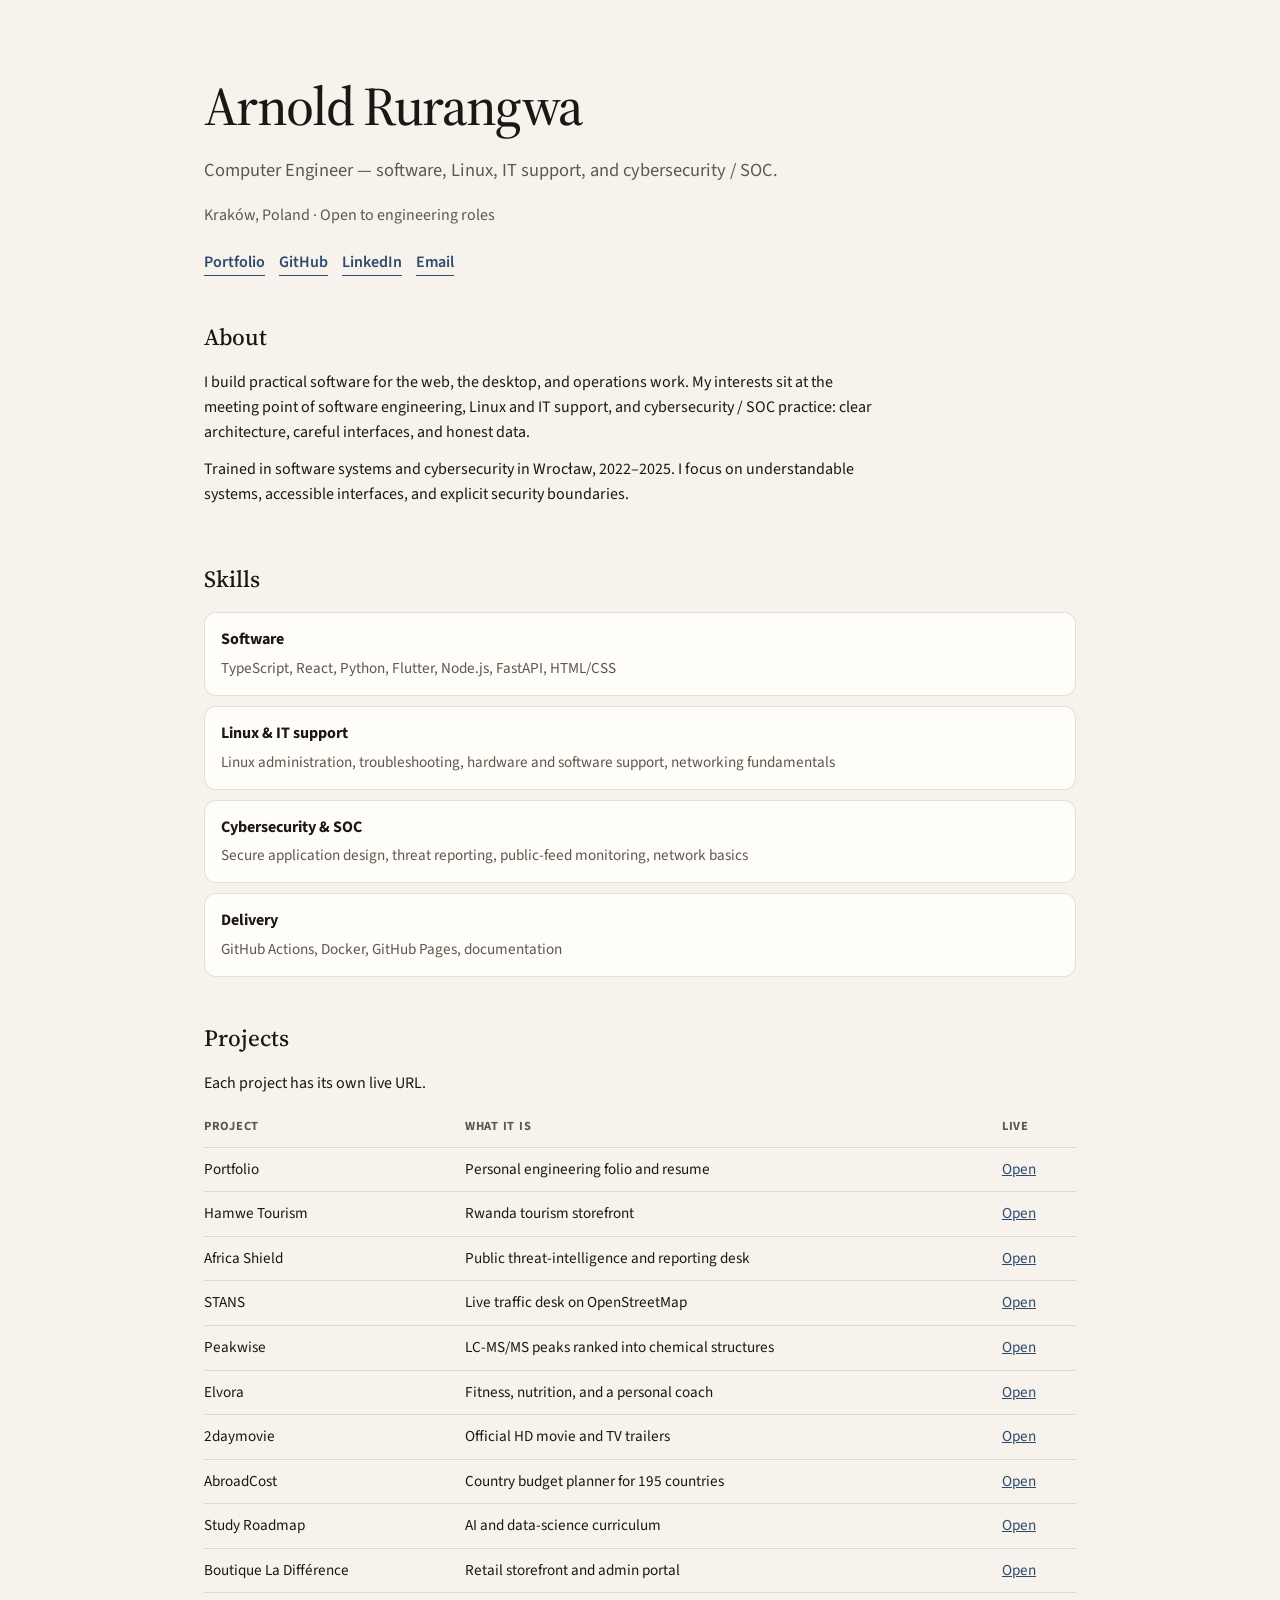
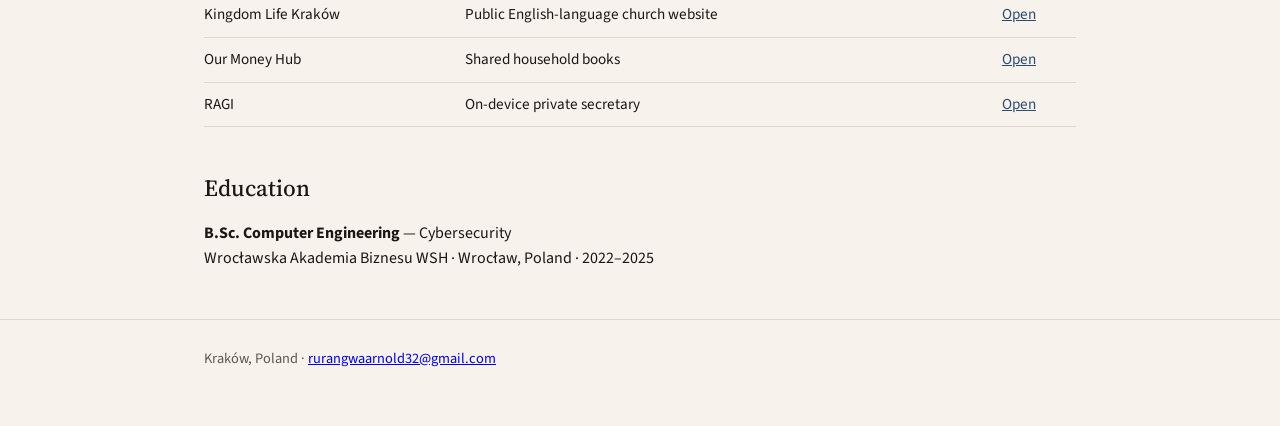
==== index.html @ 2ed24fe1 "Refresh the GitHub profile README and add a public profile page" ====
<!DOCTYPE html>
<html lang="en">
<head>
  <meta charset="UTF-8" />
  <meta name="viewport" content="width=device-width, initial-scale=1" />
  <title>Arnold Rurangwa — Computer Engineer</title>
  <meta name="description" content="Arnold Rurangwa is a computer engineer in Kraków working in software, Linux, IT support, and cybersecurity / SOC." />
  <meta name="author" content="Arnold Rurangwa" />
  <link rel="canonical" href="https://arnold-rg.github.io/Arnold-RG/" />
  <link rel="preconnect" href="https://fonts.googleapis.com" />
  <link rel="preconnect" href="https://fonts.gstatic.com" crossorigin />
  <link href="https://fonts.googleapis.com/css2?family=Source+Sans+3:wght@400;600&family=Source+Serif+4:opsz,wght@8..60,500&display=swap" rel="stylesheet" />
  <link rel="stylesheet" href="styles.css" />
</head>
<body>
  <header>
    <div class="wrap">
      <h1>Arnold Rurangwa</h1>
      <p class="role">Computer Engineer — software, Linux, IT support, and cybersecurity / SOC.</p>
      <p class="meta">Kraków, Poland · Open to engineering roles</p>
      <nav>
        <a href="https://arnold-rg.github.io/arnold-portfolio/">Portfolio</a>
        <a href="https://github.com/Arnold-RG">GitHub</a>
        <a href="https://www.linkedin.com/in/rurangwa-arnold-53b90520b/">LinkedIn</a>
        <a href="mailto:rurangwaarnold32@gmail.com">Email</a>
      </nav>
    </div>
  </header>
  <main class="wrap">
    <section>
      <h2>About</h2>
      <p>I build practical software for the web, the desktop, and operations work. My interests sit at the meeting point of software engineering, Linux and IT support, and cybersecurity / SOC practice: clear architecture, careful interfaces, and honest data.</p>
      <p>Trained in software systems and cybersecurity in Wrocław, 2022–2025. I focus on understandable systems, accessible interfaces, and explicit security boundaries.</p>
    </section>
    <section>
      <h2>Skills</h2>
      <div class="skills">
        <div><strong>Software</strong><span>TypeScript, React, Python, Flutter, Node.js, FastAPI, HTML/CSS</span></div>
        <div><strong>Linux &amp; IT support</strong><span>Linux administration, troubleshooting, hardware and software support, networking fundamentals</span></div>
        <div><strong>Cybersecurity &amp; SOC</strong><span>Secure application design, threat reporting, public-feed monitoring, network basics</span></div>
        <div><strong>Delivery</strong><span>GitHub Actions, Docker, GitHub Pages, documentation</span></div>
      </div>
    </section>
    <section>
      <h2>Projects</h2>
      <p>Each project has its own live URL.</p>
      <table>
        <thead>
          <tr><th>Project</th><th>What it is</th><th>Live</th></tr>
        </thead>
        <tbody>
          <tr><td>Portfolio</td><td>Personal engineering folio and resume</td><td><a href="https://arnold-rg.github.io/arnold-portfolio/">Open</a></td></tr>
          <tr><td>Hamwe Tourism</td><td>Rwanda tourism storefront</td><td><a href="https://arnold-rg.github.io/hamwe/">Open</a></td></tr>
          <tr><td>Africa Shield</td><td>Public threat-intelligence and reporting desk</td><td><a href="https://arnold-rg.github.io/Africa-shield-cyber-centre/">Open</a></td></tr>
          <tr><td>STANS</td><td>Live traffic desk on OpenStreetMap</td><td><a href="https://arnold-rg.github.io/STANS/">Open</a></td></tr>
          <tr><td>Peakwise</td><td>LC-MS/MS peaks ranked into chemical structures</td><td><a href="https://arnold-rg.github.io/peakwise/">Open</a></td></tr>
          <tr><td>Elvora</td><td>Fitness, nutrition, and a personal coach</td><td><a href="https://arnold-rg.github.io/nfl-bot/">Open</a></td></tr>
          <tr><td>2daymovie</td><td>Official HD movie and TV trailers</td><td><a href="https://arnold-rg.github.io/2daymovie/">Open</a></td></tr>
          <tr><td>AbroadCost</td><td>Country budget planner for 195 countries</td><td><a href="https://arnold-rg.github.io/AbroadCost/">Open</a></td></tr>
          <tr><td>Study Roadmap</td><td>AI and data-science curriculum</td><td><a href="https://arnold-rg.github.io/ai-data-scientist-roadmap/">Open</a></td></tr>
          <tr><td>Boutique La Différence</td><td>Retail storefront and admin portal</td><td><a href="https://arnold-rg.github.io/Boutique-la-difference/">Open</a></td></tr>
          <tr><td>Kingdom Life Kraków</td><td>Public English-language church website</td><td><a href="https://arnold-rg.github.io/kingdom-life-krakow/">Open</a></td></tr>
          <tr><td>Our Money Hub</td><td>Shared household books</td><td><a href="https://arnold-rg.github.io/our-money-hub/">Open</a></td></tr>
          <tr><td>RAGI</td><td>On-device private secretary</td><td><a href="https://arnold-rg.github.io/ragi/">Open</a></td></tr>
        </tbody>
      </table>
    </section>
    <section>
      <h2>Education</h2>
      <p><strong>B.Sc. Computer Engineering</strong> — Cybersecurity<br />Wrocławska Akademia Biznesu WSH · Wrocław, Poland · 2022–2025</p>
    </section>
  </main>
  <footer>
    <div class="wrap">Kraków, Poland · <a href="mailto:rurangwaarnold32@gmail.com">rurangwaarnold32@gmail.com</a></div>
  </footer>
</body>
</html>
---- styles.css ----
/* Personal profile page — Arnold Rurangwa */
:root {
  --ink: #1a1714;
  --paper: #f7f3ec;
  --muted: #5c574f;
  --line: rgba(26, 23, 20, 0.12);
  --card: #fffdf8;
  --accent: #2c4a6e;
}
* { box-sizing: border-box; }
html, body { margin: 0; padding: 0; }
body {
  font-family: "Source Sans 3", "Segoe UI", sans-serif;
  background: var(--paper);
  color: var(--ink);
  line-height: 1.55;
}
.wrap { max-width: 920px; margin: 0 auto; padding: 0 24px; }
header { padding: 64px 0 36px; }
h1 {
  font-family: "Source Serif 4", Georgia, serif;
  font-weight: 500;
  font-size: clamp(2.2rem, 5vw, 3.4rem);
  letter-spacing: -0.03em;
  margin: 0 0 8px;
}
.role { font-size: 1.15rem; margin: 0 0 18px; color: var(--muted); }
.meta { margin: 0 0 22px; color: var(--muted); }
nav { display: flex; flex-wrap: wrap; gap: 14px; font-weight: 600; }
nav a { color: var(--accent); text-decoration: none; border-bottom: 1px solid currentColor; padding-bottom: 1px; }
section { padding: 8px 0 36px; }
h2 {
  font-family: "Source Serif 4", Georgia, serif;
  font-weight: 500;
  font-size: 1.45rem;
  margin: 0 0 14px;
}
p { margin: 0 0 12px; max-width: 42rem; }
table { width: 100%; border-collapse: collapse; font-size: 0.95rem; }
th, td { text-align: left; padding: 10px 10px 10px 0; border-bottom: 1px solid var(--line); vertical-align: top; }
th { font-size: 0.78rem; letter-spacing: 0.06em; text-transform: uppercase; color: var(--muted); }
td a { color: var(--accent); }
.skills { display: grid; gap: 10px; }
.skills div {
  background: var(--card);
  border: 1px solid var(--line);
  border-radius: 12px;
  padding: 14px 16px;
}
.skills strong { display: block; margin-bottom: 4px; }
.skills span { color: var(--muted); font-size: 0.95rem; }
footer {
  border-top: 1px solid var(--line);
  padding: 28px 0 56px;
  color: var(--muted);
  font-size: 0.9rem;
}
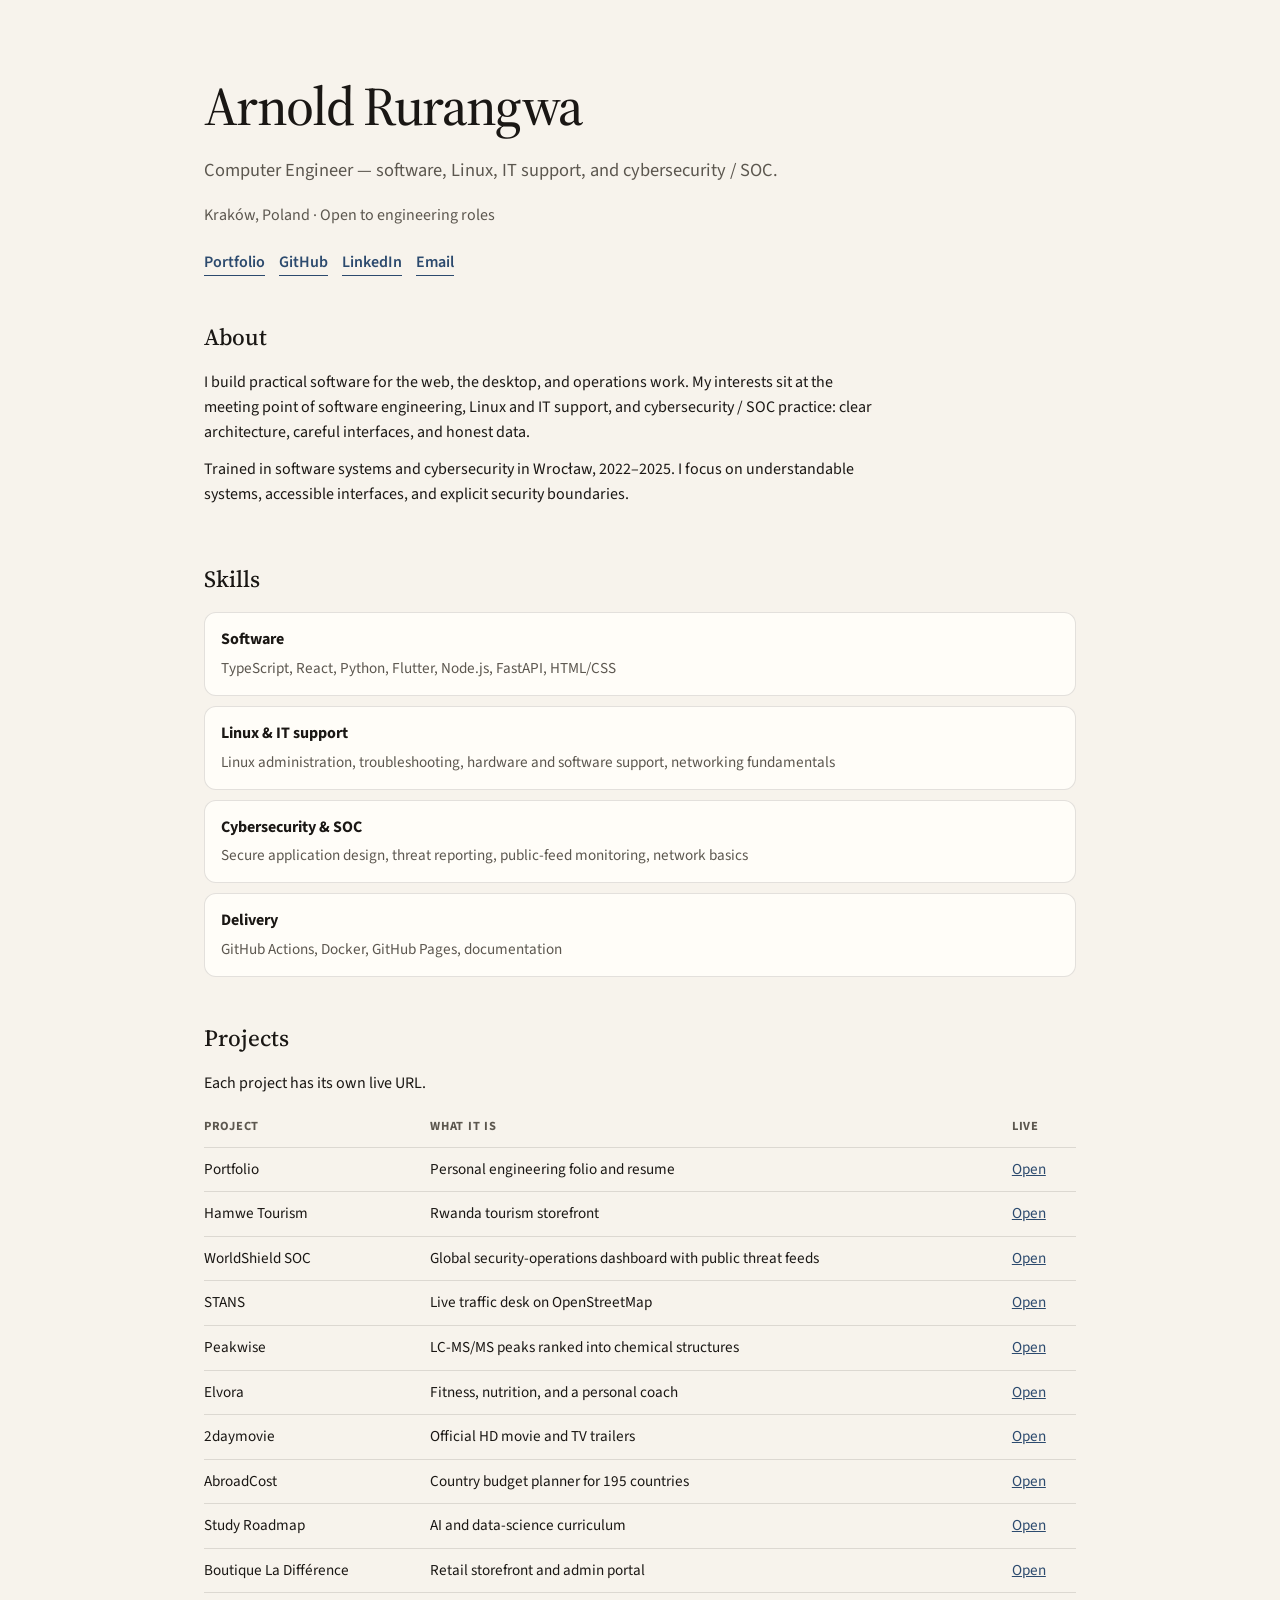
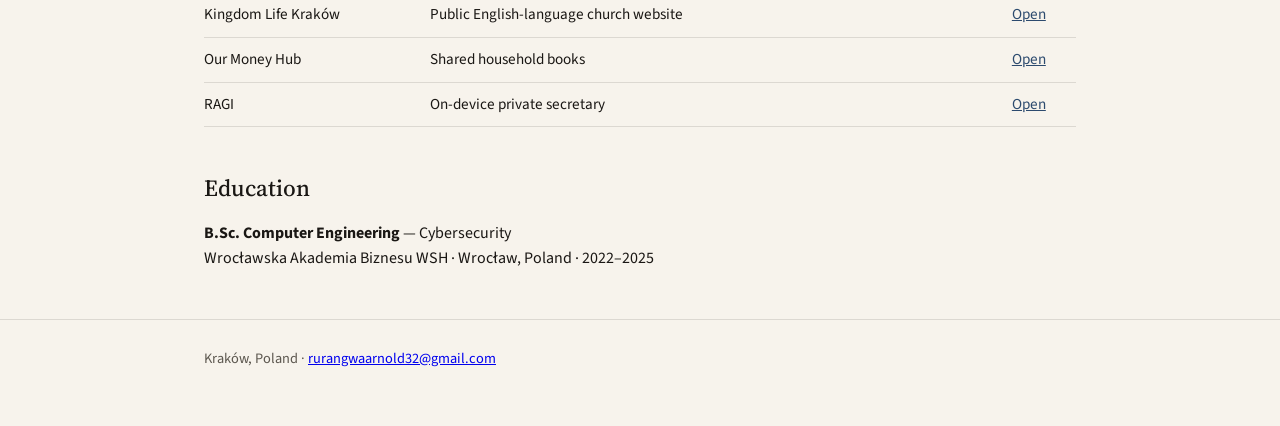
==== commit cbe13158: "Rename shared assets to Vira and list WorldShield SOC" ====
--- a/index.html
+++ b/index.html
@@ -51,7 +51,7 @@
         <tbody>
           <tr><td>Portfolio</td><td>Personal engineering folio and resume</td><td><a href="https://arnold-rg.github.io/arnold-portfolio/">Open</a></td></tr>
           <tr><td>Hamwe Tourism</td><td>Rwanda tourism storefront</td><td><a href="https://arnold-rg.github.io/hamwe/">Open</a></td></tr>
-          <tr><td>Africa Shield</td><td>Public threat-intelligence and reporting desk</td><td><a href="https://arnold-rg.github.io/Africa-shield-cyber-centre/">Open</a></td></tr>
+          <tr><td>WorldShield SOC</td><td>Global security-operations dashboard with public threat feeds</td><td><a href="https://arnold-rg.github.io/worldshield-soc/">Open</a></td></tr>
           <tr><td>STANS</td><td>Live traffic desk on OpenStreetMap</td><td><a href="https://arnold-rg.github.io/STANS/">Open</a></td></tr>
           <tr><td>Peakwise</td><td>LC-MS/MS peaks ranked into chemical structures</td><td><a href="https://arnold-rg.github.io/peakwise/">Open</a></td></tr>
           <tr><td>Elvora</td><td>Fitness, nutrition, and a personal coach</td><td><a href="https://arnold-rg.github.io/nfl-bot/">Open</a></td></tr>
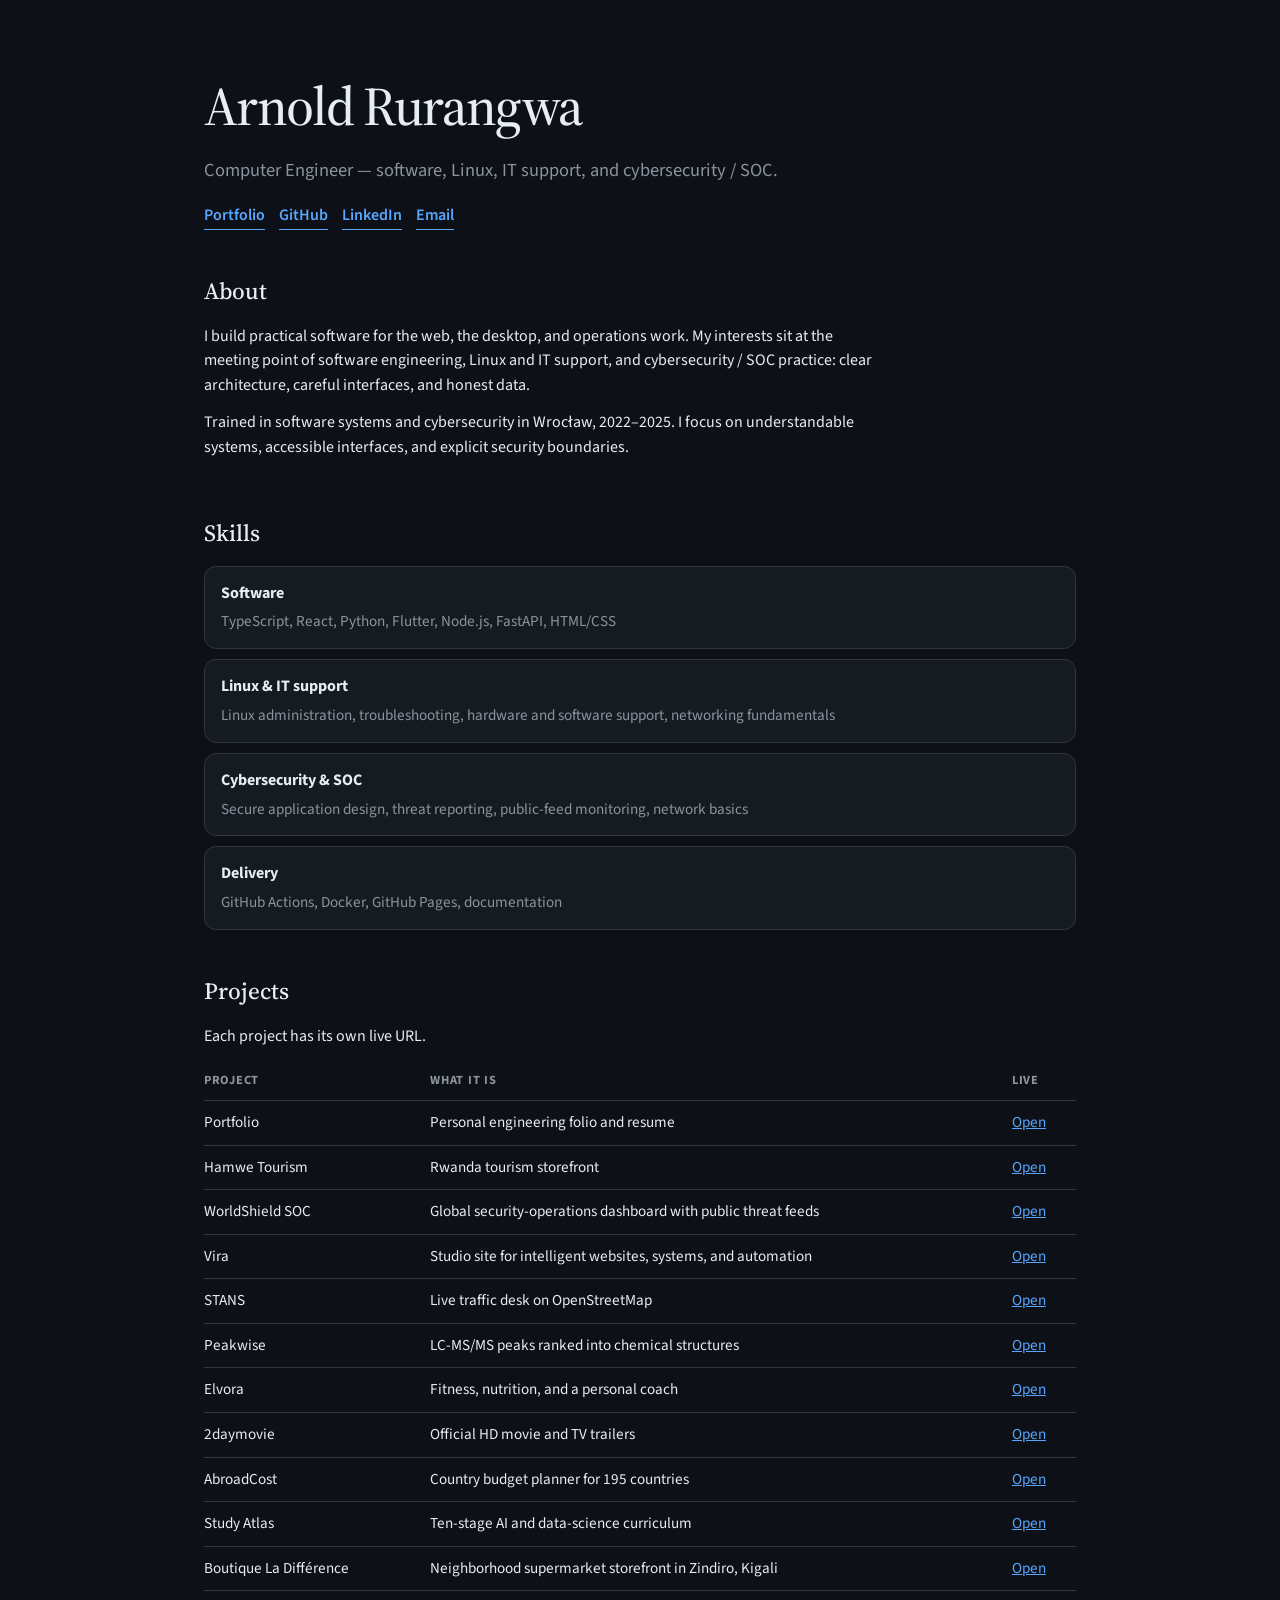
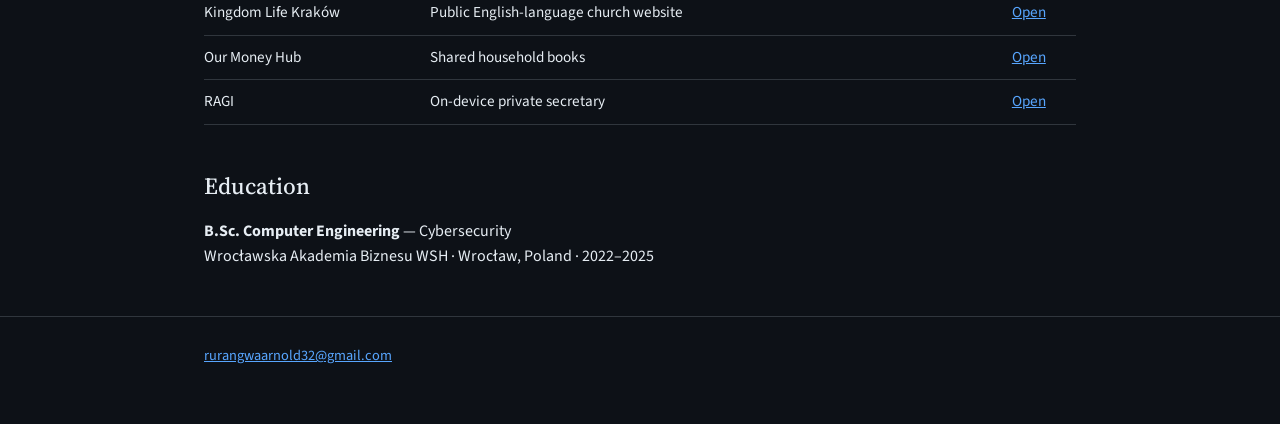
==== commit f685c84f: "Rebuild the profile README as a dark project dashboard Add a live screenshot card for each public si" ====
--- a/index.html
+++ b/index.html
@@ -2,6 +2,7 @@
 <html lang="en">
 <head>
   <meta charset="UTF-8" />
+  <meta name="color-scheme" content="dark" />
   <meta name="viewport" content="width=device-width, initial-scale=1" />
   <title>Arnold Rurangwa — Computer Engineer</title>
   <meta name="description" content="Arnold Rurangwa is a computer engineer in Kraków working in software, Linux, IT support, and cybersecurity / SOC." />
@@ -17,7 +18,6 @@
     <div class="wrap">
       <h1>Arnold Rurangwa</h1>
       <p class="role">Computer Engineer — software, Linux, IT support, and cybersecurity / SOC.</p>
-      <p class="meta">Kraków, Poland · Open to engineering roles</p>
       <nav>
         <a href="https://arnold-rg.github.io/arnold-portfolio/">Portfolio</a>
         <a href="https://github.com/Arnold-RG">GitHub</a>
@@ -52,13 +52,14 @@
           <tr><td>Portfolio</td><td>Personal engineering folio and resume</td><td><a href="https://arnold-rg.github.io/arnold-portfolio/">Open</a></td></tr>
           <tr><td>Hamwe Tourism</td><td>Rwanda tourism storefront</td><td><a href="https://arnold-rg.github.io/hamwe/">Open</a></td></tr>
           <tr><td>WorldShield SOC</td><td>Global security-operations dashboard with public threat feeds</td><td><a href="https://arnold-rg.github.io/worldshield-soc/">Open</a></td></tr>
+          <tr><td>Vira</td><td>Studio site for intelligent websites, systems, and automation</td><td><a href="https://arnold-rg.github.io/vira/">Open</a></td></tr>
           <tr><td>STANS</td><td>Live traffic desk on OpenStreetMap</td><td><a href="https://arnold-rg.github.io/STANS/">Open</a></td></tr>
           <tr><td>Peakwise</td><td>LC-MS/MS peaks ranked into chemical structures</td><td><a href="https://arnold-rg.github.io/peakwise/">Open</a></td></tr>
-          <tr><td>Elvora</td><td>Fitness, nutrition, and a personal coach</td><td><a href="https://arnold-rg.github.io/nfl-bot/">Open</a></td></tr>
+          <tr><td>Elvora</td><td>Fitness, nutrition, and a personal coach</td><td><a href="https://arnold-rg.github.io/elvora/">Open</a></td></tr>
           <tr><td>2daymovie</td><td>Official HD movie and TV trailers</td><td><a href="https://arnold-rg.github.io/2daymovie/">Open</a></td></tr>
           <tr><td>AbroadCost</td><td>Country budget planner for 195 countries</td><td><a href="https://arnold-rg.github.io/AbroadCost/">Open</a></td></tr>
-          <tr><td>Study Roadmap</td><td>AI and data-science curriculum</td><td><a href="https://arnold-rg.github.io/ai-data-scientist-roadmap/">Open</a></td></tr>
-          <tr><td>Boutique La Différence</td><td>Retail storefront and admin portal</td><td><a href="https://arnold-rg.github.io/Boutique-la-difference/">Open</a></td></tr>
+          <tr><td>Study Atlas</td><td>Ten-stage AI and data-science curriculum</td><td><a href="https://arnold-rg.github.io/study-atlas/">Open</a></td></tr>
+          <tr><td>Boutique La Différence</td><td>Neighborhood supermarket storefront in Zindiro, Kigali</td><td><a href="https://arnold-rg.github.io/Boutique-la-difference/">Open</a></td></tr>
           <tr><td>Kingdom Life Kraków</td><td>Public English-language church website</td><td><a href="https://arnold-rg.github.io/kingdom-life-krakow/">Open</a></td></tr>
           <tr><td>Our Money Hub</td><td>Shared household books</td><td><a href="https://arnold-rg.github.io/our-money-hub/">Open</a></td></tr>
           <tr><td>RAGI</td><td>On-device private secretary</td><td><a href="https://arnold-rg.github.io/ragi/">Open</a></td></tr>
@@ -71,7 +72,7 @@
     </section>
   </main>
   <footer>
-    <div class="wrap">Kraków, Poland · <a href="mailto:rurangwaarnold32@gmail.com">rurangwaarnold32@gmail.com</a></div>
+    <div class="wrap"><a href="mailto:rurangwaarnold32@gmail.com">rurangwaarnold32@gmail.com</a></div>
   </footer>
 </body>
 </html>
--- a/styles.css
+++ b/styles.css
@@ -1,17 +1,18 @@
-/* Personal profile page — Arnold Rurangwa */
+/* Profile Pages — dark theme only. No color-scheme switching. */
 :root {
-  --ink: #1a1714;
-  --paper: #f7f3ec;
-  --muted: #5c574f;
-  --line: rgba(26, 23, 20, 0.12);
-  --card: #fffdf8;
-  --accent: #2c4a6e;
+  --bg: #0d1117;
+  --bg-card: #161b22;
+  --ink: #e6edf3;
+  --muted: #8b949e;
+  --line: #30363d;
+  --accent: #58a6ff;
 }
 * { box-sizing: border-box; }
 html, body { margin: 0; padding: 0; }
+html { color-scheme: dark; }
 body {
   font-family: "Source Sans 3", "Segoe UI", sans-serif;
-  background: var(--paper);
+  background: var(--bg);
   color: var(--ink);
   line-height: 1.55;
 }
@@ -23,9 +24,9 @@
   font-size: clamp(2.2rem, 5vw, 3.4rem);
   letter-spacing: -0.03em;
   margin: 0 0 8px;
+  color: var(--ink);
 }
 .role { font-size: 1.15rem; margin: 0 0 18px; color: var(--muted); }
-.meta { margin: 0 0 22px; color: var(--muted); }
 nav { display: flex; flex-wrap: wrap; gap: 14px; font-weight: 600; }
 nav a { color: var(--accent); text-decoration: none; border-bottom: 1px solid currentColor; padding-bottom: 1px; }
 section { padding: 8px 0 36px; }
@@ -34,6 +35,7 @@
   font-weight: 500;
   font-size: 1.45rem;
   margin: 0 0 14px;
+  color: var(--ink);
 }
 p { margin: 0 0 12px; max-width: 42rem; }
 table { width: 100%; border-collapse: collapse; font-size: 0.95rem; }
@@ -42,7 +44,7 @@
 td a { color: var(--accent); }
 .skills { display: grid; gap: 10px; }
 .skills div {
-  background: var(--card);
+  background: var(--bg-card);
   border: 1px solid var(--line);
   border-radius: 12px;
   padding: 14px 16px;
@@ -55,3 +57,4 @@
   color: var(--muted);
   font-size: 0.9rem;
 }
+footer a { color: var(--accent); }
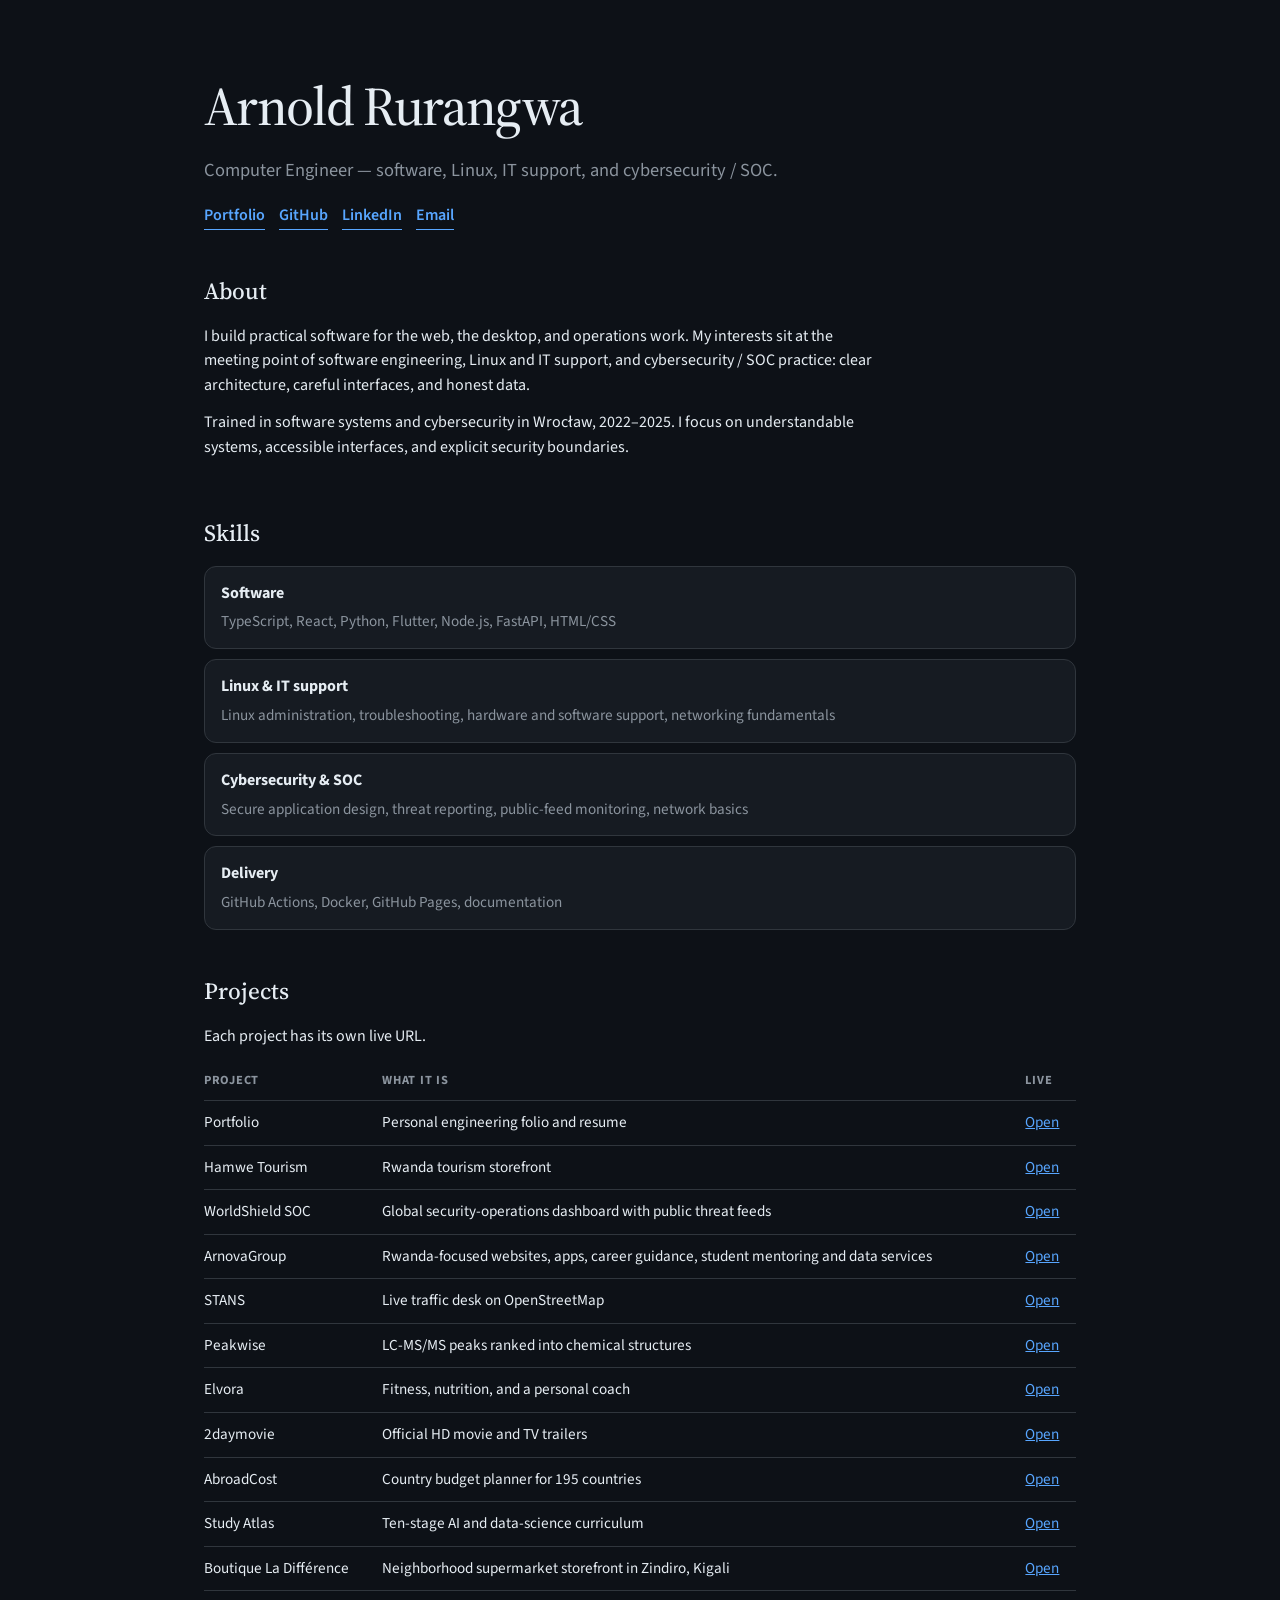
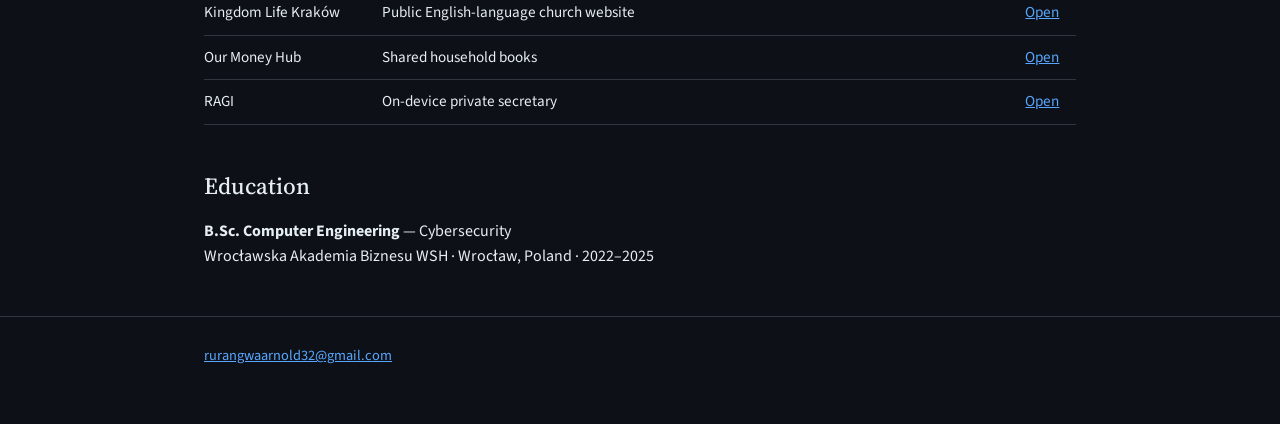
==== commit bd8d5aaf: "Complete ArnovaGroup public branding across profile pages" ====
--- a/index.html
+++ b/index.html
@@ -52,7 +52,7 @@
           <tr><td>Portfolio</td><td>Personal engineering folio and resume</td><td><a href="https://arnold-rg.github.io/arnold-portfolio/">Open</a></td></tr>
           <tr><td>Hamwe Tourism</td><td>Rwanda tourism storefront</td><td><a href="https://arnold-rg.github.io/hamwe/">Open</a></td></tr>
           <tr><td>WorldShield SOC</td><td>Global security-operations dashboard with public threat feeds</td><td><a href="https://arnold-rg.github.io/worldshield-soc/">Open</a></td></tr>
-          <tr><td>Vira</td><td>Studio site for intelligent websites, systems, and automation</td><td><a href="https://arnold-rg.github.io/vira/">Open</a></td></tr>
+          <tr><td>ArnovaGroup</td><td>Rwanda-focused websites, apps, career guidance, student mentoring and data services</td><td><a href="https://arnold-rg.github.io/vira/">Open</a></td></tr>
           <tr><td>STANS</td><td>Live traffic desk on OpenStreetMap</td><td><a href="https://arnold-rg.github.io/STANS/">Open</a></td></tr>
           <tr><td>Peakwise</td><td>LC-MS/MS peaks ranked into chemical structures</td><td><a href="https://arnold-rg.github.io/peakwise/">Open</a></td></tr>
           <tr><td>Elvora</td><td>Fitness, nutrition, and a personal coach</td><td><a href="https://arnold-rg.github.io/elvora/">Open</a></td></tr>
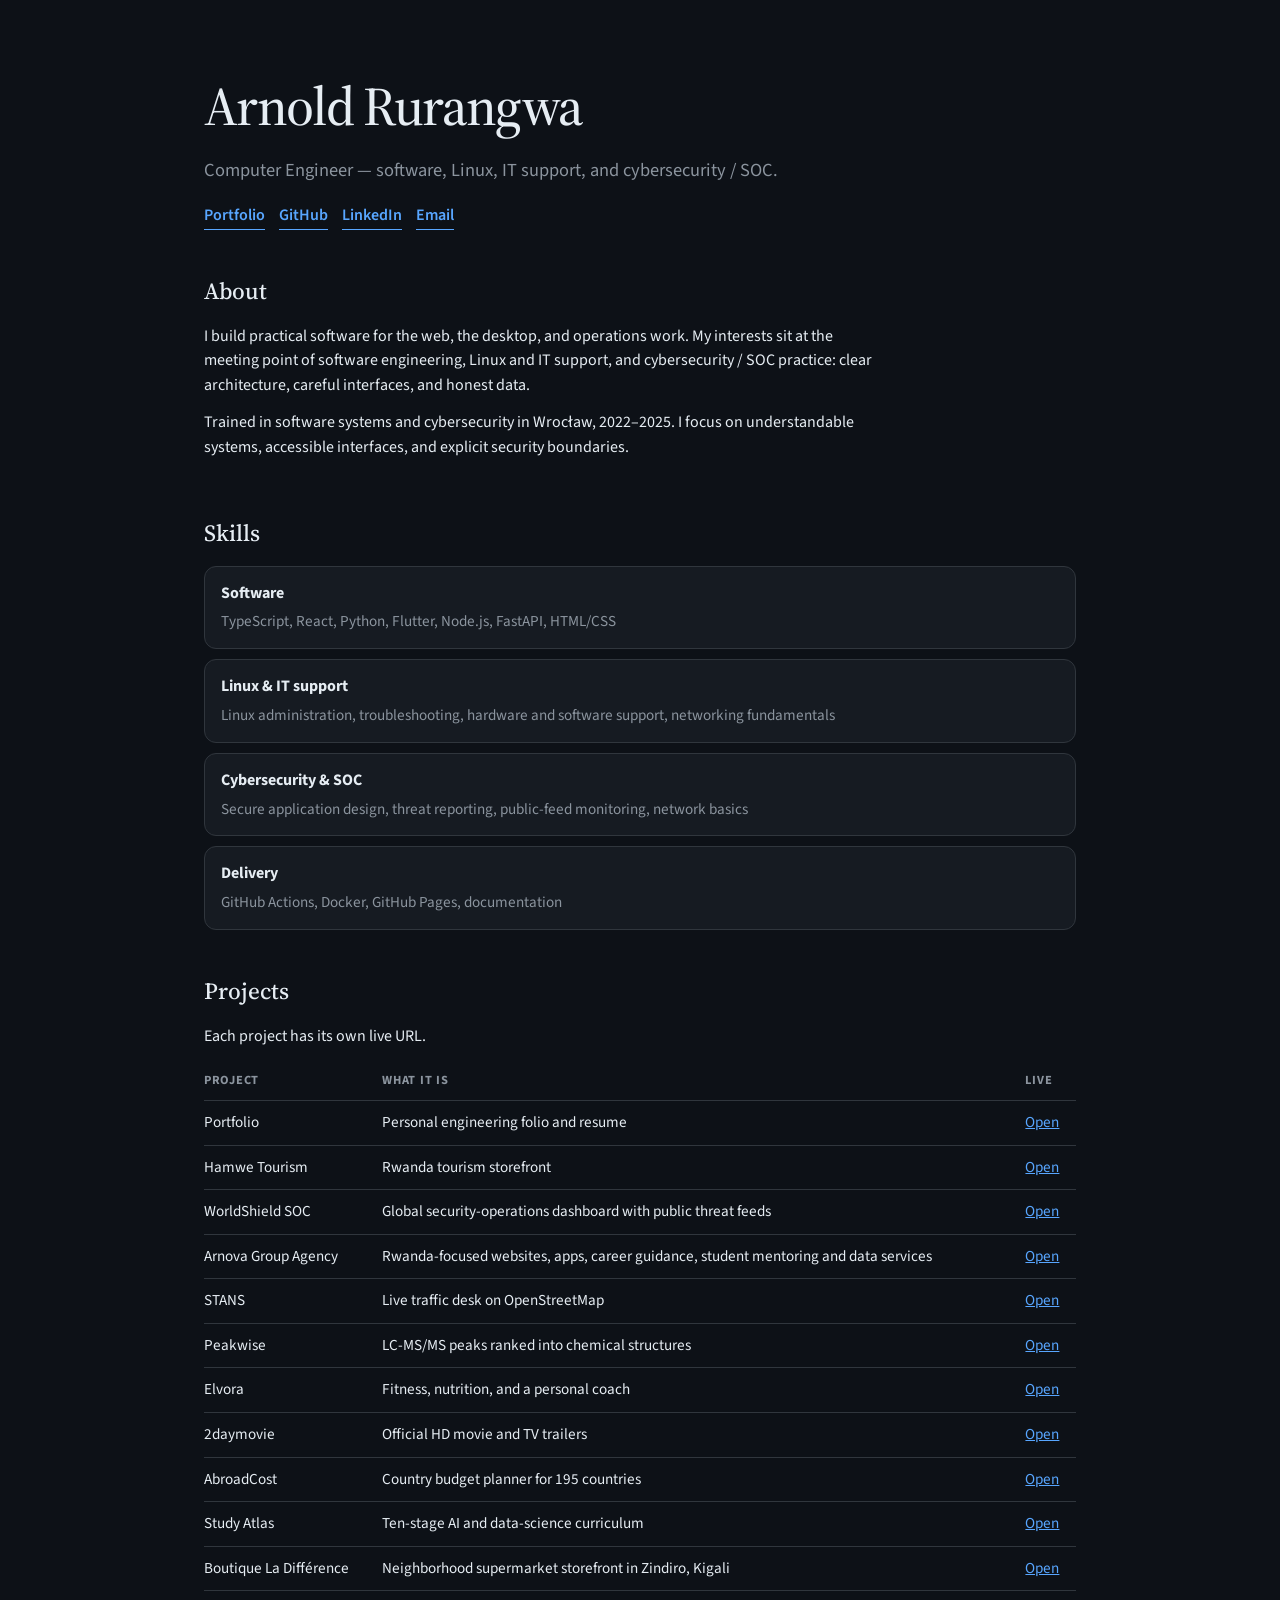
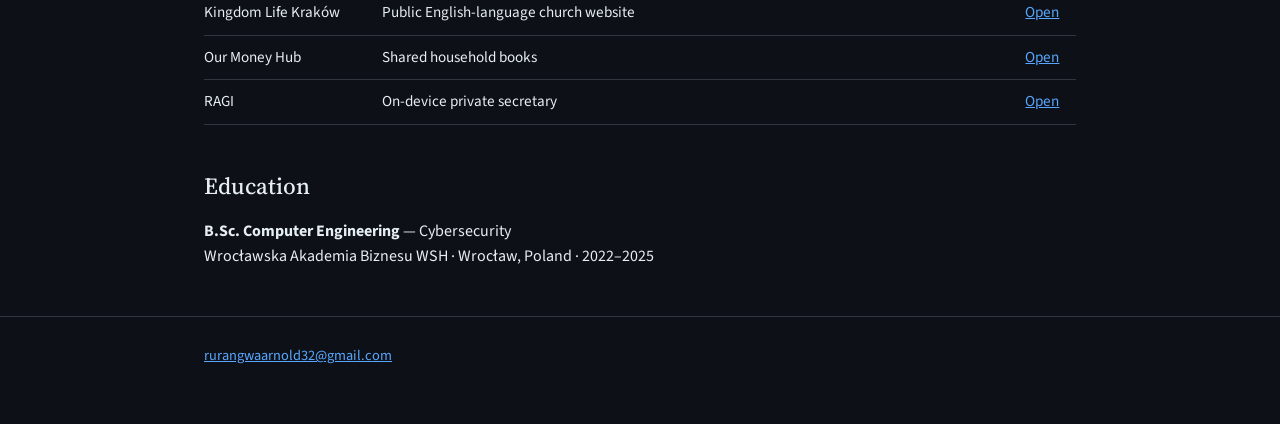
==== commit 8ab455f1: "fix: update Vira links to Arnova Group Agency after repo rename" ====
--- a/index.html
+++ b/index.html
@@ -52,7 +52,7 @@
           <tr><td>Portfolio</td><td>Personal engineering folio and resume</td><td><a href="https://arnold-rg.github.io/arnold-portfolio/">Open</a></td></tr>
           <tr><td>Hamwe Tourism</td><td>Rwanda tourism storefront</td><td><a href="https://arnold-rg.github.io/hamwe/">Open</a></td></tr>
           <tr><td>WorldShield SOC</td><td>Global security-operations dashboard with public threat feeds</td><td><a href="https://arnold-rg.github.io/worldshield-soc/">Open</a></td></tr>
-          <tr><td>ArnovaGroup</td><td>Rwanda-focused websites, apps, career guidance, student mentoring and data services</td><td><a href="https://arnold-rg.github.io/vira/">Open</a></td></tr>
+          <tr><td>Arnova Group Agency</td><td>Rwanda-focused websites, apps, career guidance, student mentoring and data services</td><td><a href="https://arnold-rg.github.io/arnova-group-agency/">Open</a></td></tr>
           <tr><td>STANS</td><td>Live traffic desk on OpenStreetMap</td><td><a href="https://arnold-rg.github.io/STANS/">Open</a></td></tr>
           <tr><td>Peakwise</td><td>LC-MS/MS peaks ranked into chemical structures</td><td><a href="https://arnold-rg.github.io/peakwise/">Open</a></td></tr>
           <tr><td>Elvora</td><td>Fitness, nutrition, and a personal coach</td><td><a href="https://arnold-rg.github.io/elvora/">Open</a></td></tr>
